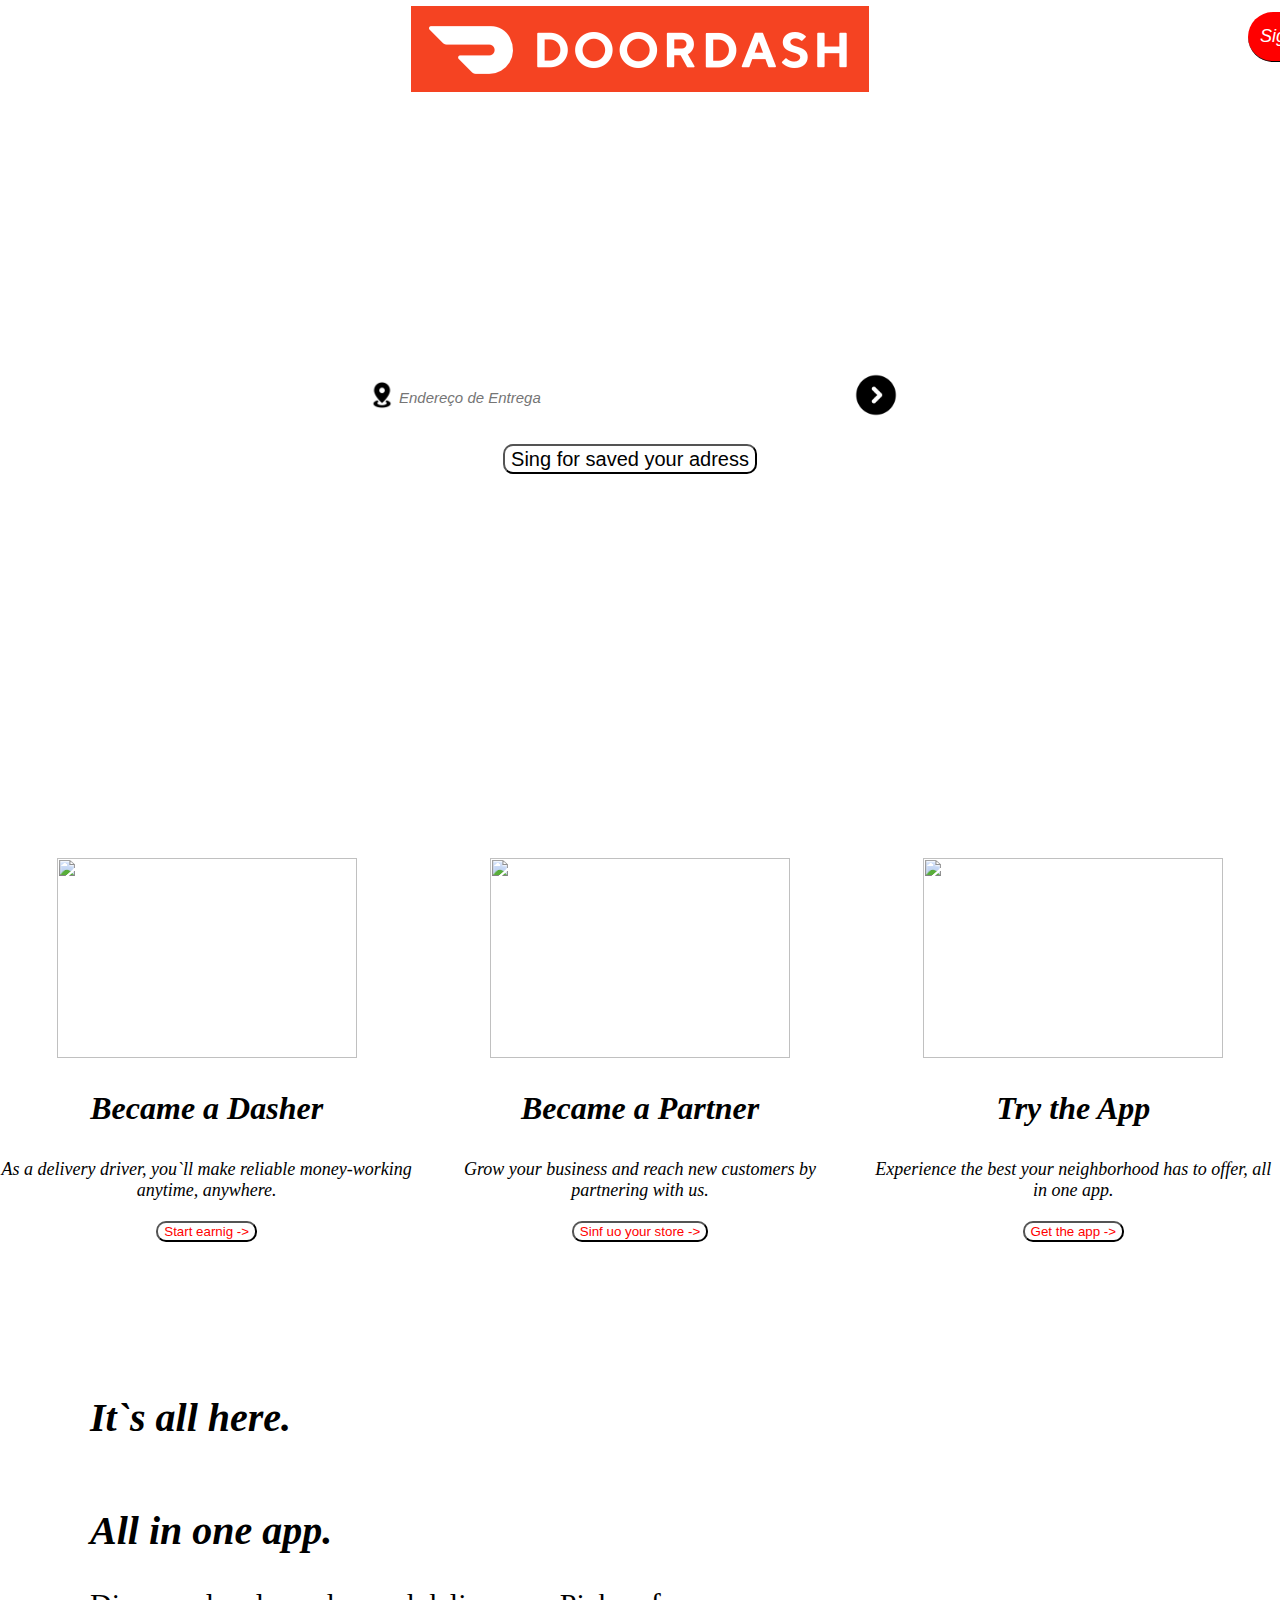
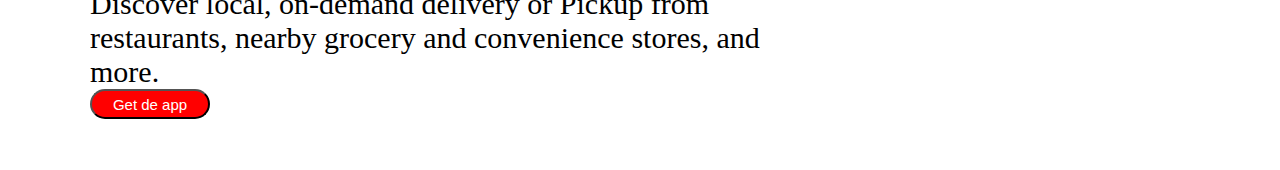
==== index.html @ 12e2a197 "Adicionando o Trabalho de criacao da landin page" ====
<!DOCTYPE html>
<html lang="pt-br">

<head>
    <meta charset="UTF-8">
    <meta name="viewport" content="width=device-width, initial-scale=1.0">
    <title>Trabalho Lading Page</title>
    <link rel="stylesheet" href="./style.css">
</head>

<body>
    <section class="container-hero">
        <div class="img-logo">
            <img src="./Imagens/logo2.png" alt="" class="logo-hero">
        </div>
        <div class="btn-onof">
            <div>
                <button class="btn-on">Sign In</button>
            </div>
            <div>
                <button class="btn-of">Sign Up</button>
            </div>
        </div>
        <div class="text-hero">
            <span class="texto-busca">Get more from your neighborhood</span>
        </div>
        <div class="input-hero">
            <input class="input-end" type="text" placeholder="Endereço de Entrega">
            <div>
                <img class="img-gps" src="./Imagens/gps.png" alt="">
            </div>
            <div>
                <img class="img-end" src="./Imagens/circulo-de-flecha.png" alt="">
            </div>
        </div>
        <div class="btn-adress">
            <button class="btn-saveadress">Sing for saved your adress</button>
        </div>
    </section>
    <section class="delivery-infos">
        <div class="infos-entrega">
            <img class="img-delivery" src="https://cdn.doordash.com/media/consumer/home/landing/new/ScootScoot.svg"
                alt="">
            <h3 class="h1-entrega">Became a Dasher</h3>
            <span class="desc-entrega">As a delivery driver, you`ll make reliable money-working anytime,
                anywhere.</span>
            <button class="btn-entrega">Start earnig -></button>
        </div>
        <div class="infos-entrega">
            <img class="img-delivery" src="https://cdn.doordash.com/media/consumer/home/landing/new/Storefront.svg"
                alt="">
            <h3 class="h1-entrega">Became a Partner</h3>
            <span class="desc-entrega">Grow your business and reach new customers by partnering with us.</span>
            <button class="btn-entrega">Sinf uo your store -></button>
        </div>
        <div class="infos-entrega">
            <img class="img-delivery" src="https://cdn.doordash.com/media/consumer/home/landing/new/iphone.svg" alt="">
            <h3 class="h1-entrega">Try the App</h3>
            <span class="desc-entrega">Experience the best your neighborhood has to offer, all in one app.</span>
            <button class="btn-entrega">Get the app -></button>
        </div>
    </section>
    <section class="banner01">
        <div class="info-banner">
            <h2 class="text-h2">It`s all here.</h2>
            <h2 class="text-h2">All in one app.</h2>
            <span class="span-banner1">Discover local, on-demand delivery or Pickup from restaurants, nearby grocery and
                convenience stores, and more.</span>
            <button class="btn-banner1">Get de app</button>
        </div>
        <div class="img-banner">
            <img class="img-banner1" src="https://img.cdn4dd.com/cdn-cgi/image/fit=cover,format=auto,quality=60/https://cdn.doordash.com/managed/consumer/seo/home/landing_cta/download_the_app_desktop.png"
                alt="">
        </div>
    </section>
</body>

</html>
---- style.css ----
body{
    width: 100%;
    min-height: 100vh;
    margin: 0;
    padding: 0;
}
.container-hero{
    width: 100%;
    height: 800px;
    background-image: url(https://img.cdn4dd.com/cdn-cgi/image/fit=cover,format=auto,quality=60/https://cdn.doordash.com/managed/consumer/seo/home/landing_oh_canada/hero_landing_us_desktop.png);
    background-size: cover;
    background-repeat: no-repeat;
    background-position-x: center;
    background-position-y: center;
    display: flex;
    flex-direction: column;
    justify-content: center;
    align-items: center;
    row-gap: 60px;
}

.input-hero{
    width: 100%;
    display: flex;
    flex-direction: row;
    justify-content: center;
    align-items: center;
    position: relative;
    bottom: 150px;
    left: 30px;
}

.input-end{
    width: 500px;
    height: 50px;
    border-style: none;
    border-radius: 32px;
    text-align: left;
    font-size: 15px;
    padding-left: 40px;
    font-style: italic;
}

.img-end{
    width: 50px;
    height: 50px;
    position: relative;
    right: 80px;
}

.img-gps{
    width: 30px;
    height: 30px;
    position: relative;
    right: 534px;
}

.texto-hero{
    width: 100%;
    display: flex;
    flex-direction: row;
    justify-content: center;
    align-items: center;
    
}

.texto-busca{
    color: white;
    text-align: center;
    font-size: 50px;
    position: relative;
    bottom: 150px;
}

.btn-onof{
    width: 20%;
    height: 60px;
    gap: 20px;
    display: flex;
    justify-content: end;
    position: relative;
    bottom: 270px;
    left: 660px;
}

.btn-on{
    color: white;
    background-color: red;
    border-style: none;
    border-bottom: 1px solid black;
    border-radius: 32px;
    width: 80px;
    height: 50px;
    text-align: center;
    font-size: 18px;
    font-style: italic;
}

.btn-of{
    color: black;
    background-color: white;
    border-style: none;
    border-bottom: 1px solid black;
    border-radius: 32px;
    width: 80px;
    height: 50px;
    font-size: 18px;
    font-style: italic;
}

.img-logo{
    width: 50%;
    display: flex;
    justify-content: center;
    position: relative;
    bottom: 130px;
    
}

.btn-adress{
    width: 30%;
    display: flex;
    justify-content: center;
}

.btn-saveadress{
    height: 30px;
    border-radius: 10px;
    background-color: white;
    font-size: 20px;
    position: relative;
    bottom: 190px;
    right: 10px;
}

.delivery-infos{
    width: 100%;
    height: 400px;
    display: flex;
    justify-content: center;
    gap: 20px;
    padding-top: 50px;
}

.infos-entrega{
    width: 100%;
    display: flex;
    flex-direction: column;
    justify-content: center;
    align-items: center;
}
.img-delivery{
    width: 300px;
    height: 200px;
}

.h1-entrega{
    font-size: 32px;
    font-style: italic;
}

.desc-entrega{
    font-size: 18px;
    font-style: italic;
    text-align: center;
    padding-bottom: 20px;
}

.btn-entrega{
    border-radius: 10px;
    background-color: white;
    color: red;
}

.banner01{
    width: 100%;
    height: 400px;
    display: flex;
    justify-content: center;
    align-items: center;
    gap: 10px;
    margin: 60px;

}

.info-banner{
    width: 50%;
    display: flex;
    flex-direction: column;
    justify-content: center;
    position: relative;
    left: 30px;
    top: 30px;
}

.img-banner{
    width: 50%;
    height: 300px;
}

.text-h2{
    font-size: 40px;
    font-style: italic;
}

.span-banner1{
    font-size: 30px;
    text-align: left;
    width: 700px;
}

.btn-banner1{
    width: 120px;
    height: 30px;
    background-color: red;
    color: white;
    border-radius: 50px;
    font-size: 15px;
}

.img-banner1{
    position: relative;
    right: 90px;
}
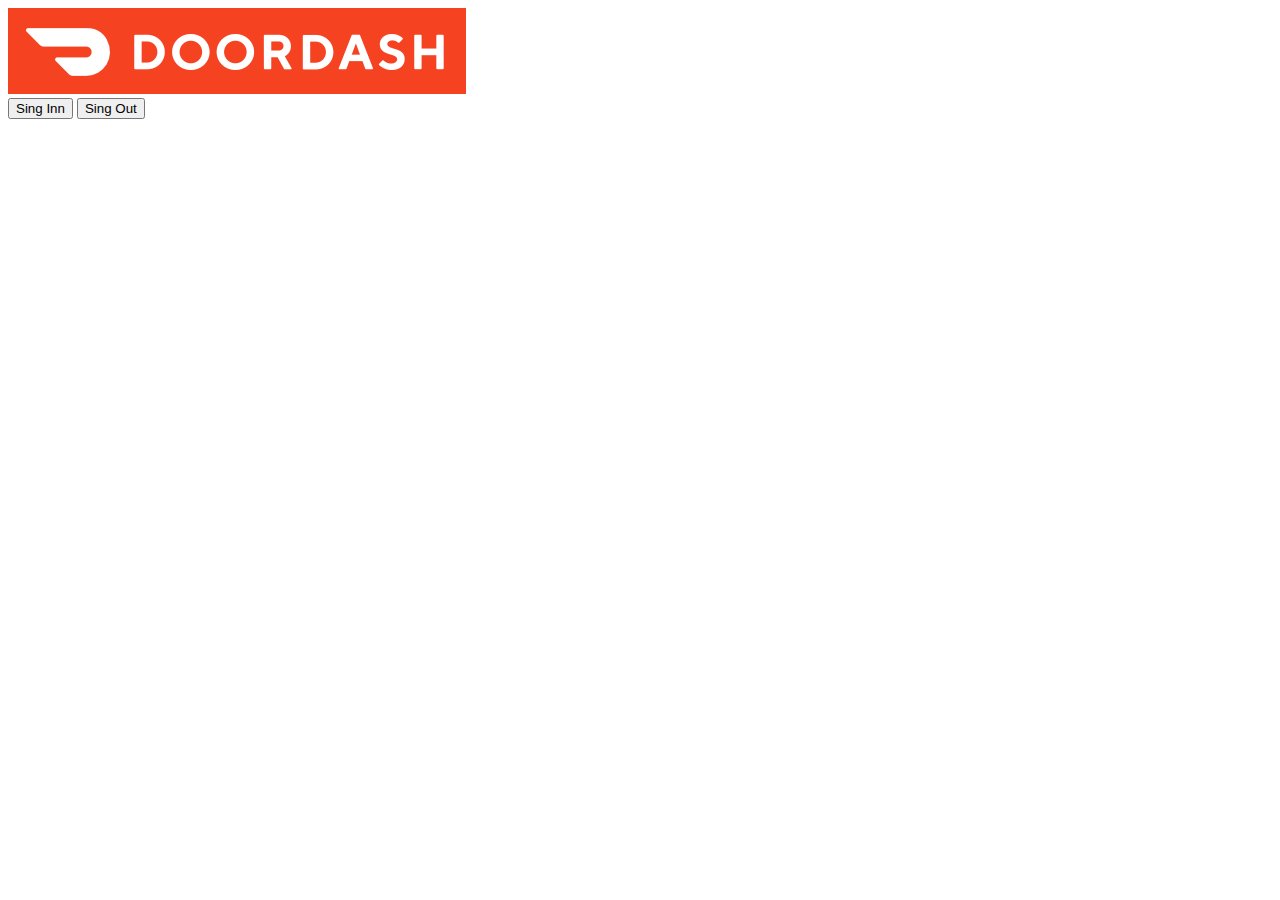
==== commit 811d208e: "Refazendo o trabalho" ====
--- a/index.html
+++ b/index.html
@@ -1,78 +1,21 @@
 <!DOCTYPE html>
 <html lang="pt-br">
-
 <head>
     <meta charset="UTF-8">
     <meta name="viewport" content="width=device-width, initial-scale=1.0">
-    <title>Trabalho Lading Page</title>
-    <link rel="stylesheet" href="./style.css">
+    <title>Trabalho Landing Page</title>
 </head>
-
 <body>
-    <section class="container-hero">
-        <div class="img-logo">
-            <img src="./Imagens/logo2.png" alt="" class="logo-hero">
-        </div>
-        <div class="btn-onof">
-            <div>
-                <button class="btn-on">Sign In</button>
+    <main class="Container">
+        <section class="hero">
+            <div class="header-hero">
+                <img src="./Imagens/logo2.png" alt="">
+                <div class="btn-onof">
+                    <button class="btn-in">Sing Inn</button>
+                    <button class="btn-out">Sing Out</button>
+                </div>
             </div>
-            <div>
-                <button class="btn-of">Sign Up</button>
-            </div>
-        </div>
-        <div class="text-hero">
-            <span class="texto-busca">Get more from your neighborhood</span>
-        </div>
-        <div class="input-hero">
-            <input class="input-end" type="text" placeholder="Endereço de Entrega">
-            <div>
-                <img class="img-gps" src="./Imagens/gps.png" alt="">
-            </div>
-            <div>
-                <img class="img-end" src="./Imagens/circulo-de-flecha.png" alt="">
-            </div>
-        </div>
-        <div class="btn-adress">
-            <button class="btn-saveadress">Sing for saved your adress</button>
-        </div>
-    </section>
-    <section class="delivery-infos">
-        <div class="infos-entrega">
-            <img class="img-delivery" src="https://cdn.doordash.com/media/consumer/home/landing/new/ScootScoot.svg"
-                alt="">
-            <h3 class="h1-entrega">Became a Dasher</h3>
-            <span class="desc-entrega">As a delivery driver, you`ll make reliable money-working anytime,
-                anywhere.</span>
-            <button class="btn-entrega">Start earnig -></button>
-        </div>
-        <div class="infos-entrega">
-            <img class="img-delivery" src="https://cdn.doordash.com/media/consumer/home/landing/new/Storefront.svg"
-                alt="">
-            <h3 class="h1-entrega">Became a Partner</h3>
-            <span class="desc-entrega">Grow your business and reach new customers by partnering with us.</span>
-            <button class="btn-entrega">Sinf uo your store -></button>
-        </div>
-        <div class="infos-entrega">
-            <img class="img-delivery" src="https://cdn.doordash.com/media/consumer/home/landing/new/iphone.svg" alt="">
-            <h3 class="h1-entrega">Try the App</h3>
-            <span class="desc-entrega">Experience the best your neighborhood has to offer, all in one app.</span>
-            <button class="btn-entrega">Get the app -></button>
-        </div>
-    </section>
-    <section class="banner01">
-        <div class="info-banner">
-            <h2 class="text-h2">It`s all here.</h2>
-            <h2 class="text-h2">All in one app.</h2>
-            <span class="span-banner1">Discover local, on-demand delivery or Pickup from restaurants, nearby grocery and
-                convenience stores, and more.</span>
-            <button class="btn-banner1">Get de app</button>
-        </div>
-        <div class="img-banner">
-            <img class="img-banner1" src="https://img.cdn4dd.com/cdn-cgi/image/fit=cover,format=auto,quality=60/https://cdn.doordash.com/managed/consumer/seo/home/landing_cta/download_the_app_desktop.png"
-                alt="">
-        </div>
-    </section>
+        </section>
+    </main>
 </body>
-
 </html>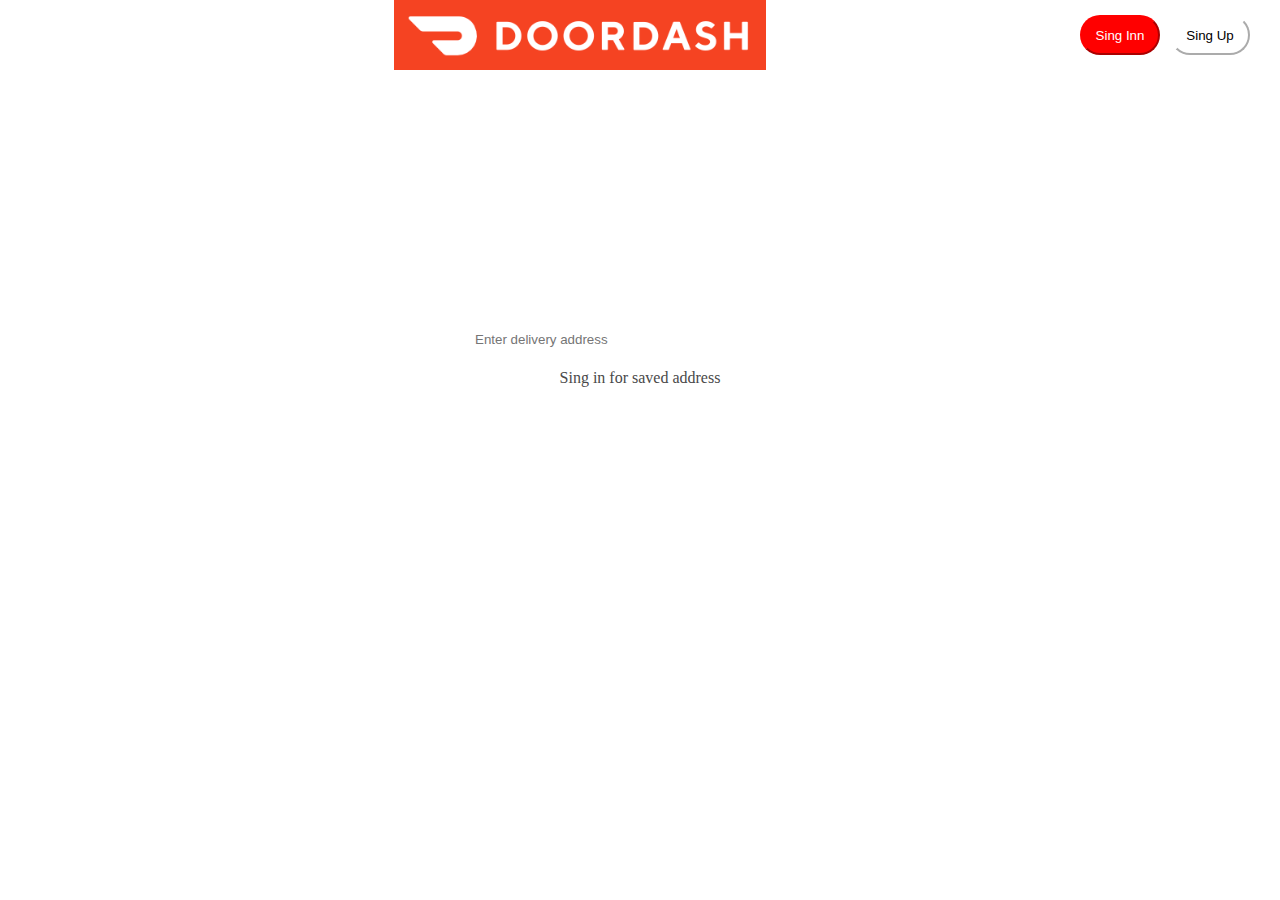
==== commit 767cbc5e: "Finalizacao do Hero" ====
--- a/index.html
+++ b/index.html
@@ -1,21 +1,33 @@
 <!DOCTYPE html>
 <html lang="pt-br">
+
 <head>
     <meta charset="UTF-8">
     <meta name="viewport" content="width=device-width, initial-scale=1.0">
     <title>Trabalho Landing Page</title>
+    <link rel="stylesheet" href="./style.css">
 </head>
+
 <body>
     <main class="Container">
         <section class="hero">
             <div class="header-hero">
-                <img src="./Imagens/logo2.png" alt="">
-                <div class="btn-onof">
+                <div class="img-header">
+                    <img class="img-hero" src="./Imagens/logo2.png" alt="">
+                </div>
+                <div class="btn-hero">
                     <button class="btn-in">Sing Inn</button>
-                    <button class="btn-out">Sing Out</button>
+                    <button class="btn-out">Sing Up</button>
                 </div>
+            </div>
+            <div class="infos-hero">
+                <h2 class="text-hero">Restourants and more, </h2>
+                <h2 class="text-hero">delivered to your door</h2>
+                <input class="input-hero" type="text" placeholder="Enter delivery address">
+                <a class="link-hero" href="">Sing in for saved address</a>
             </div>
         </section>
     </main>
 </body>
+
 </html>--- a/style.css
+++ b/style.css
@@ -0,0 +1,123 @@
+*{
+    margin: 0;
+    padding: 0;
+    box-sizing: border-box;
+}
+
+body{
+    min-height: 100vh;
+}
+
+.container{
+    max-width: 100%;
+    display: flex;
+}
+
+.hero{
+    max-width: 100%;
+    height: 600px;
+    background-image: url(https://img.cdn4dd.com/cdn-cgi/image/fit=cover,format=auto,quality=60/https://cdn.doordash.com/managed/consumer/seo/home/landing_oh_canada/hero_landing_us_desktop.png);
+    background-size: cover;
+    background-repeat: no-repeat;
+    background-position-x: center;
+    background-position-y: center;
+    display: flex;
+    flex-direction: column;
+    gap: 100px;
+}
+
+.header-hero{
+    width: 100%;
+    height: 100px;
+    display: flex;
+    justify-content: space-between;
+    align-items: stretch;
+}
+
+.img-header{
+    width: 63%;
+    display: flex;
+    justify-content: end;
+    padding-right: 40px;
+}
+
+.btn-hero{
+    width: 20%;
+    display: flex;
+    justify-content: end;
+    align-items: center;
+    gap: 10px;
+    padding-right: 30px;
+    padding-bottom: 30px;
+}
+
+.btn-in{
+    width: 80px;
+    height: 40px;
+    border-radius: 24px;
+    background-color: red;
+    border-color: red;
+    color: white;
+}
+
+.btn-out{
+    width: 80px;
+    height: 40px;
+    border-radius: 24px;
+    background-color: white;
+    border-color: white;
+    color: black;
+}
+
+.img-hero{
+    height: 70px;
+}
+
+.infos-hero{
+    max-height: 100vh;
+    display: flex;
+    flex-direction: column;
+    justify-content: center;
+    align-items: center;
+    gap: 15px;
+}
+
+.text-hero{
+    font-size: 40px;
+    color: white;
+}
+
+.input-hero{
+    width: 350px;
+    height: 30px;
+    border-radius: 34px;
+    padding-left: 10px;
+    border-style: none;
+}
+
+.link-hero{
+    width: 200px;
+    -webkit-box-align: center;
+    align-items: center;
+    -webkit-box-pack: start;
+    justify-content: flex-start;
+    border-top-left-radius: 24px;
+    border-top-right-radius: 24px;
+    border-bottom-right-radius: 24px;
+    border-bottom-left-radius: 24px;
+    border-top-style: none;
+    border-right-style: none;
+    border-bottom-style: none;
+    border-left-style: none;
+    cursor: pointer;
+    transition-duration: 0.15s, 0.15s;
+    transition-timing-function: ease-in-out, ease-in-out;
+    transition-delay: 0s, 0s;
+    transition-property: background-color, box-shadow;
+    -webkit-user-select: none;
+    text-decoration-line: none;
+    text-align: center;
+    background-color: rgb(255, 255, 255);
+    box-shadow: transparent 0px 0px 0px 1px inset;
+    color: rgb(73, 73, 73);
+}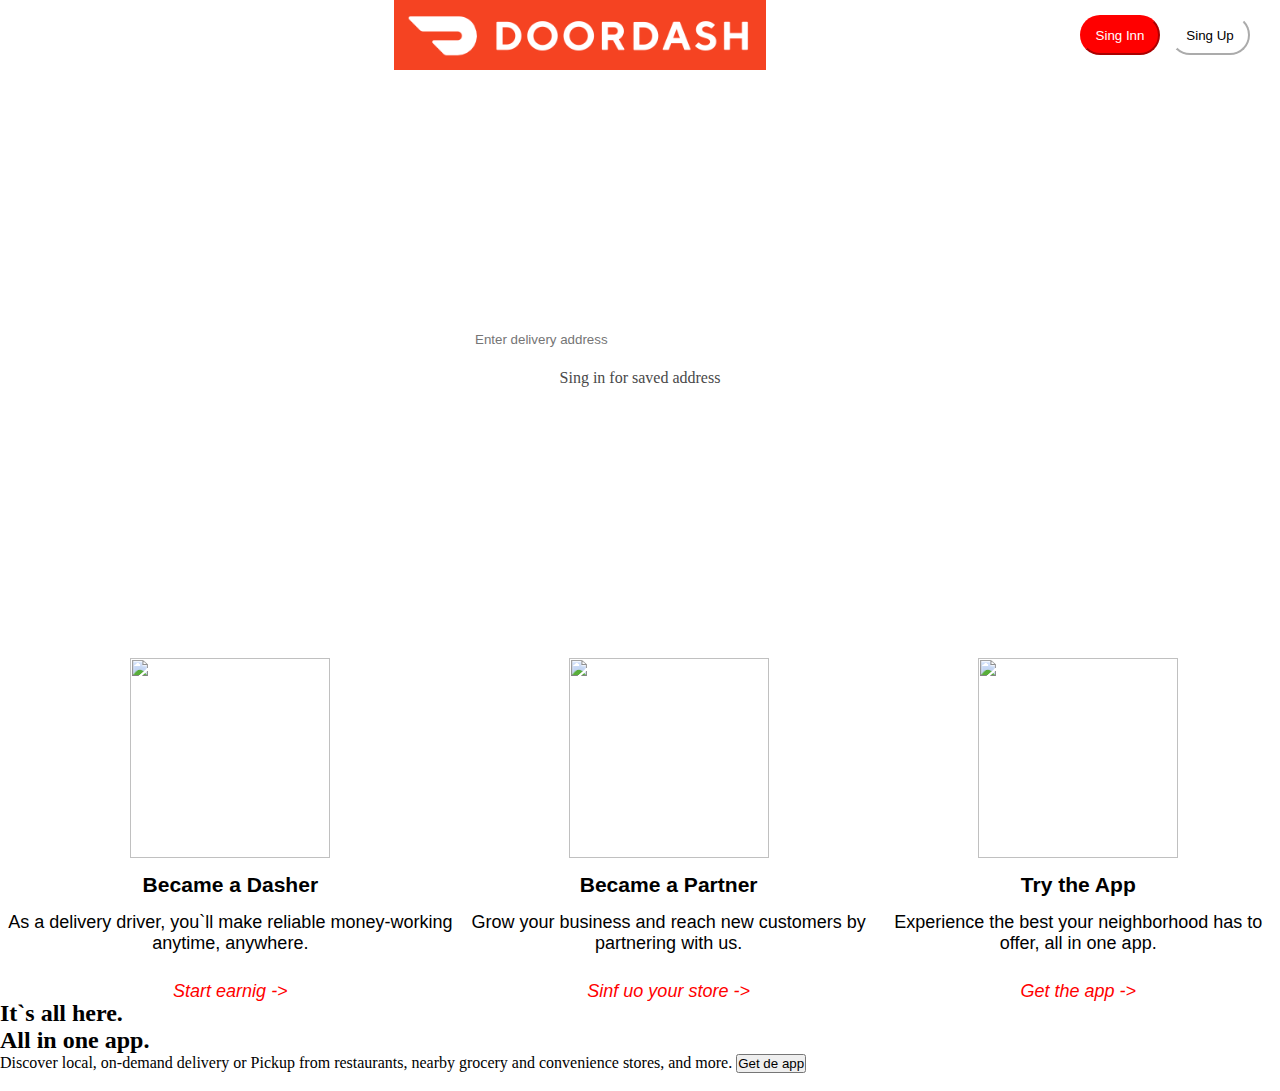
==== commit 55b6d544: "Finalizando as Infos de entrega e iniciando os banners" ====
--- a/index.html
+++ b/index.html
@@ -27,6 +27,45 @@
                 <a class="link-hero" href="">Sing in for saved address</a>
             </div>
         </section>
+        <section class="delivary">
+            <div class="entrega">
+                <img class="img-delivery" src="https://cdn.doordash.com/media/consumer/home/landing/new/ScootScoot.svg"
+                    alt="">
+                <h3 class="h1-entrega">Became a Dasher</h3>
+                <span class="desc-entrega">As a delivery driver, you`ll make reliable money-working anytime,
+                    anywhere.</span>
+                <button class="btn-entrega">Start earnig -></button>
+            </div>
+            <div class="entrega">
+                <img class="img-delivery" src="https://cdn.doordash.com/media/consumer/home/landing/new/Storefront.svg"
+                    alt="">
+                <h3 class="h1-entrega">Became a Partner</h3>
+                <span class="desc-entrega">Grow your business and reach new customers by partnering with us.</span>
+                <button class="btn-entrega">Sinf uo your store -></button>
+            </div>
+            <div class="entrega">
+                <img class="img-delivery" src="https://cdn.doordash.com/media/consumer/home/landing/new/iphone.svg"
+                    alt="">
+                <h3 class="h1-entrega">Try the App</h3>
+                <span class="desc-entrega">Experience the best your neighborhood has to offer, all in one app.</span>
+                <button class="btn-entrega">Get the app -></button>
+            </div>
+        </section>
+        <section class="banner01">
+            <div class="info-banner">
+                <h2 class="text-h2">It`s all here.</h2>
+                <h2 class="text-h2">All in one app.</h2>
+                <span class="span-banner1">Discover local, on-demand delivery or Pickup from restaurants, nearby grocery
+                    and
+                    convenience stores, and more.</span>
+                <button class="btn-banner1">Get de app</button>
+            </div>
+            <div class="img-banner">
+                <img class="img-banner1"
+                    src="https://img.cdn4dd.com/cdn-cgi/image/fit=cover,format=auto,quality=60/https://cdn.doordash.com/managed/consumer/seo/home/landing_cta/download_the_app_desktop.png"
+                    alt="">
+            </div>
+        </section>
     </main>
 </body>
 
--- a/style.css
+++ b/style.css
@@ -120,4 +120,56 @@
     background-color: rgb(255, 255, 255);
     box-shadow: transparent 0px 0px 0px 1px inset;
     color: rgb(73, 73, 73);
+}
+
+.delivary{
+    width: 100%;
+    height: 400px;
+    display: flex;
+    justify-content: center;
+    align-items: center;
+    padding-top: 60px;
+}
+
+.entrega {
+    max-height: 100%;
+    display: flex;
+    flex-direction: column;
+    justify-content: center;
+    align-items: center;
+    gap: 15px;
+}
+
+.img-delivery{
+    width: 200px;
+    height: 200px;
+}
+
+.entrega{
+    display: flex;
+    align-items: center;
+    text-align: center;
+    font-size: 18px;
+    font-family: DD-TTNorms, -apple-system, BlinkMacSystemFont, "Segoe UI", Roboto, Helvetica, Arial, sans-serif, "Apple Color Emoji", "Segoe UI Emoji", "Segoe UI Symbol";
+}
+
+.btn-entrega {
+    font-size: 18px;
+    color: red;
+    font-style: oblique;
+    border-top-width: 0px;
+    border-right-width: 0px;
+    border-bottom-width: 0px;
+    border-left-width: 0px;
+    padding-top: 0px;
+    margin-top: 12px;
+    margin-right: 0px;
+    margin-bottom: 0px;
+    margin-left: 0px;
+    outline-width: 0px;
+    cursor: pointer;
+    background-color: transparent;
+    display: flex;
+    -webkit-box-align: center;
+    align-items: center;
 }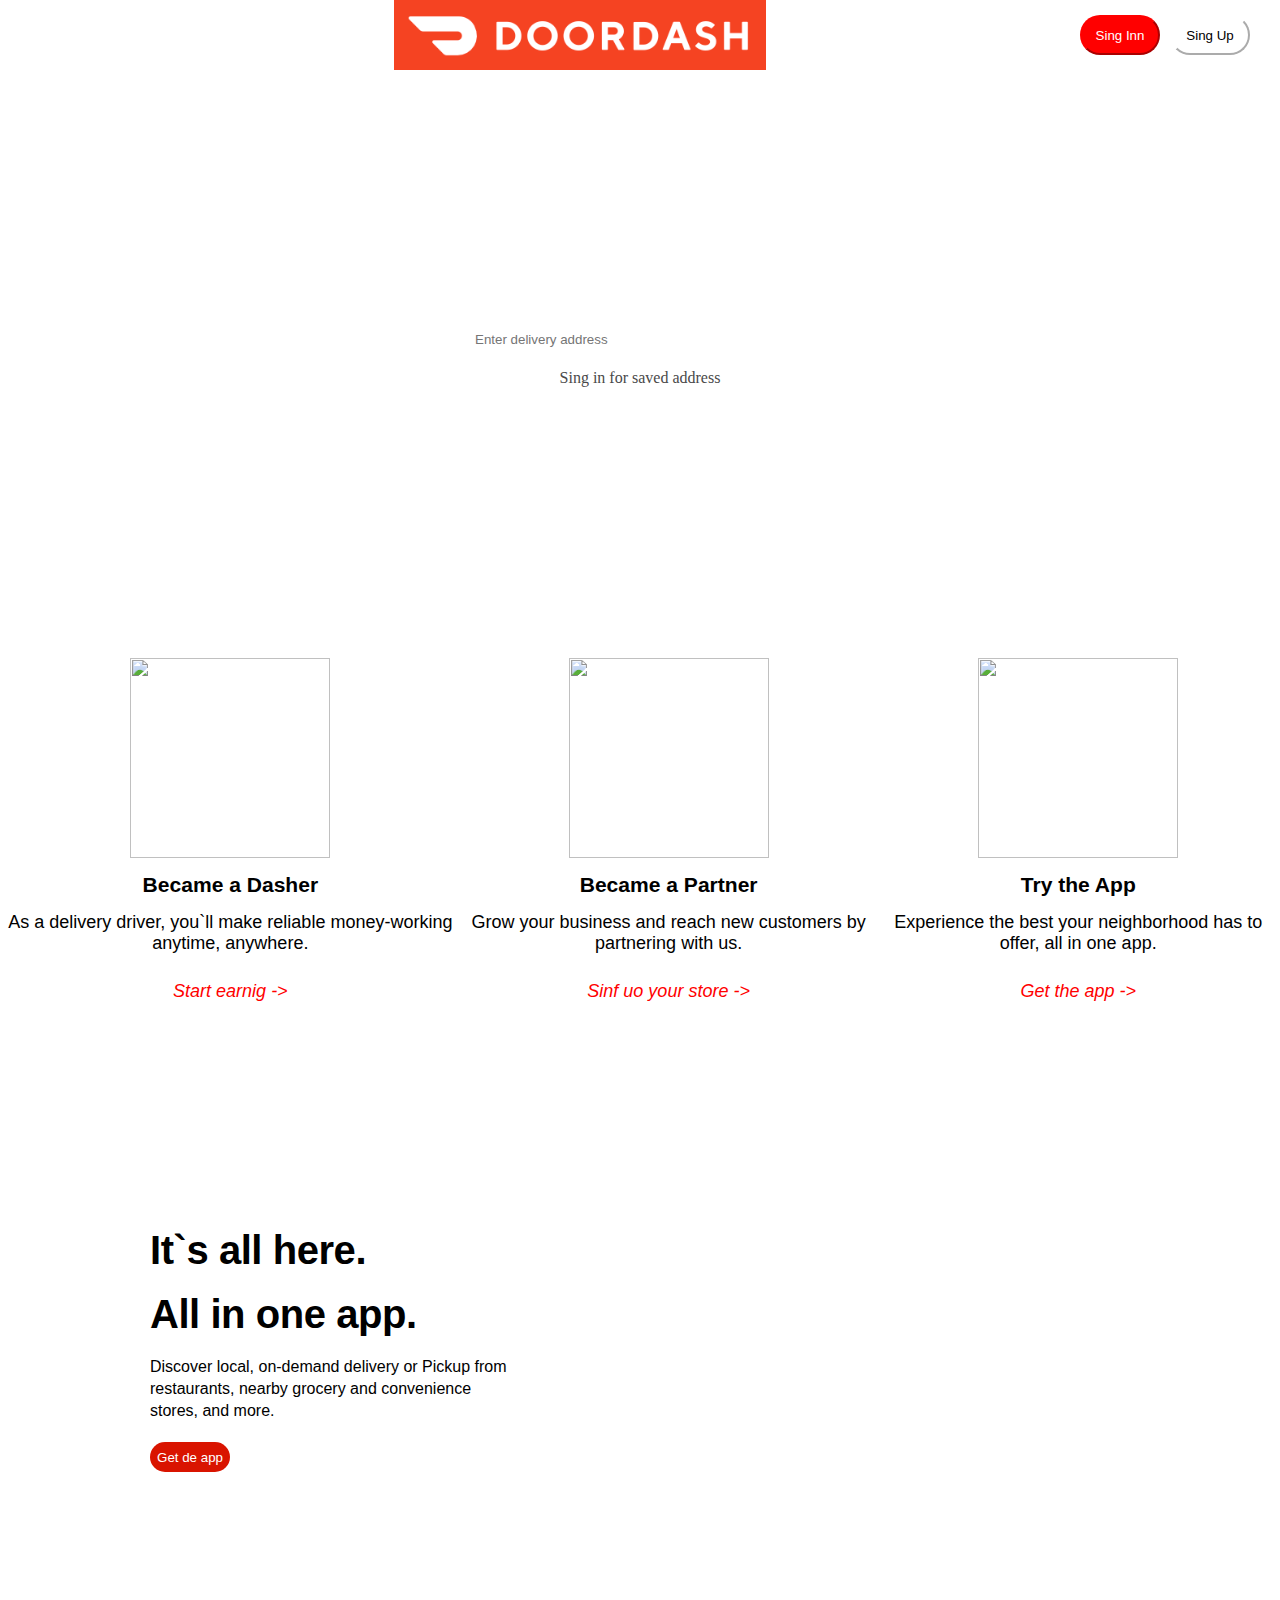
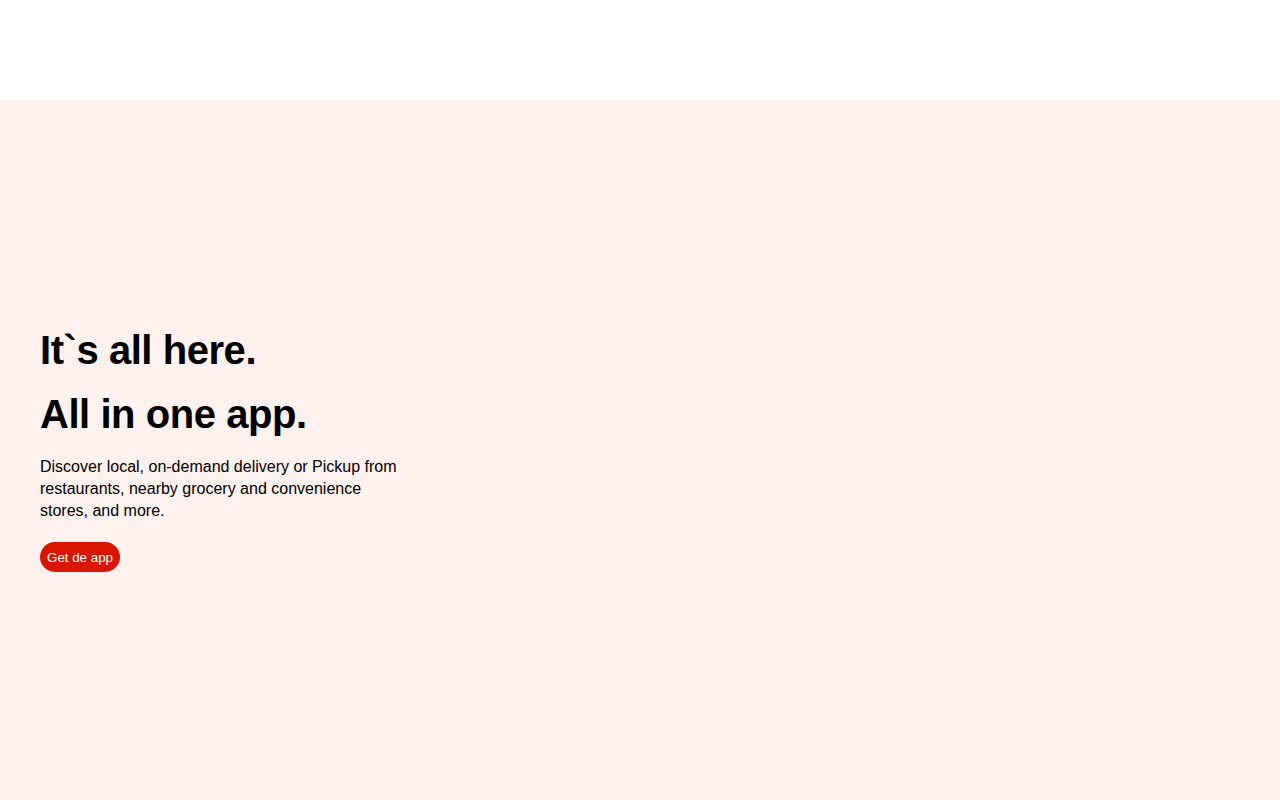
==== commit 446a7374: "Finalizado banner 02" ====
--- a/index.html
+++ b/index.html
@@ -66,6 +66,20 @@
                     alt="">
             </div>
         </section>
+        <section class="banner02">
+            <div class="img-banner">
+                <img src="https://img.cdn4dd.com/cdn-cgi/image/fit=cover,format=auto,quality=60/https://cdn.doordash.com/managed/consumer/seo/home/landing_cta/dashpass_desktop.png"
+                    alt="">
+            </div>
+            <div class="info-banner2">
+                <h2 class="text-h2">It`s all here.</h2>
+                <h2 class="text-h2">All in one app.</h2>
+                <span class="span-banner1">Discover local, on-demand delivery or Pickup from restaurants, nearby grocery
+                    and
+                    convenience stores, and more.</span>
+                <button class="btn-banner1">Get de app</button>
+            </div>
+        </section>
     </main>
 </body>
 
--- a/style.css
+++ b/style.css
@@ -1,19 +1,19 @@
-*{
+* {
     margin: 0;
     padding: 0;
     box-sizing: border-box;
 }
 
-body{
+body {
     min-height: 100vh;
 }
 
-.container{
+.container {
     max-width: 100%;
     display: flex;
 }
 
-.hero{
+.hero {
     max-width: 100%;
     height: 600px;
     background-image: url(https://img.cdn4dd.com/cdn-cgi/image/fit=cover,format=auto,quality=60/https://cdn.doordash.com/managed/consumer/seo/home/landing_oh_canada/hero_landing_us_desktop.png);
@@ -26,7 +26,7 @@
     gap: 100px;
 }
 
-.header-hero{
+.header-hero {
     width: 100%;
     height: 100px;
     display: flex;
@@ -34,14 +34,14 @@
     align-items: stretch;
 }
 
-.img-header{
+.img-header {
     width: 63%;
     display: flex;
     justify-content: end;
     padding-right: 40px;
 }
 
-.btn-hero{
+.btn-hero {
     width: 20%;
     display: flex;
     justify-content: end;
@@ -51,7 +51,7 @@
     padding-bottom: 30px;
 }
 
-.btn-in{
+.btn-in {
     width: 80px;
     height: 40px;
     border-radius: 24px;
@@ -60,7 +60,7 @@
     color: white;
 }
 
-.btn-out{
+.btn-out {
     width: 80px;
     height: 40px;
     border-radius: 24px;
@@ -69,11 +69,11 @@
     color: black;
 }
 
-.img-hero{
+.img-hero {
     height: 70px;
 }
 
-.infos-hero{
+.infos-hero {
     max-height: 100vh;
     display: flex;
     flex-direction: column;
@@ -82,12 +82,12 @@
     gap: 15px;
 }
 
-.text-hero{
+.text-hero {
     font-size: 40px;
     color: white;
 }
 
-.input-hero{
+.input-hero {
     width: 350px;
     height: 30px;
     border-radius: 34px;
@@ -95,7 +95,7 @@
     border-style: none;
 }
 
-.link-hero{
+.link-hero {
     width: 200px;
     -webkit-box-align: center;
     align-items: center;
@@ -122,7 +122,7 @@
     color: rgb(73, 73, 73);
 }
 
-.delivary{
+.delivary {
     width: 100%;
     height: 400px;
     display: flex;
@@ -140,12 +140,12 @@
     gap: 15px;
 }
 
-.img-delivery{
+.img-delivery {
     width: 200px;
     height: 200px;
 }
 
-.entrega{
+.entrega {
     display: flex;
     align-items: center;
     text-align: center;
@@ -172,4 +172,77 @@
     display: flex;
     -webkit-box-align: center;
     align-items: center;
-}+}
+
+.banner01 {
+    width: 100%;
+    height: 700px;
+    display: flex;
+    align-items: center;
+    gap: 40px;
+}
+
+.info-banner {
+    width: 40%;
+    height: 100%;
+    display: flex;
+    flex-direction: column;
+    justify-content: center;
+    align-items: start;
+    gap: 20px;
+    padding-left: 150px;
+}
+
+.text-h2 {
+    line-height: 44px;
+    font-size: 40px;
+    font-weight: 700;
+    letter-spacing: -0.02ch;
+    font-family: DD-TTNorms, -apple-system, BlinkMacSystemFont, "Segoe UI", Roboto, Helvetica, Arial, sans-serif, "Apple Color Emoji", "Segoe UI Emoji", "Segoe UI Symbol";
+}
+
+.span-banner1{
+    line-height: 22px;
+    font-size: 16px;
+    font-weight: 500;
+    text-align: left;
+    font-family: DD-TTNorms, -apple-system, BlinkMacSystemFont, "Segoe UI", Roboto, Helvetica, Arial, sans-serif, "Apple Color Emoji", "Segoe UI Emoji", "Segoe UI Symbol";
+}
+
+.btn-banner1{
+    width: 80px;
+    height: 30px;
+    background-color: rgb(217, 20, 0);
+    box-shadow: transparent 0px 0px 0px 1px inset;
+    color: rgb(255, 255, 255);
+    justify-content: flex-start;
+    border-top-left-radius: 24px;
+    border-top-right-radius: 24px;
+    border-bottom-right-radius: 24px;
+    border-bottom-left-radius: 24px;
+    border-top-style: none;
+    border-right-style: none;
+    border-bottom-style: none;
+    border-left-style: none;
+}
+
+.banner02 {
+    width: 100%;
+    height: 700px;
+    display: flex;
+    align-items: center;
+    gap: 40px;
+    background-color: rgb(254, 241, 238);
+}
+
+.info-banner2{
+    width: 40%;
+    height: 100%;
+    display: flex;
+    flex-direction: column;
+    justify-content: center;
+    align-items: start;
+    gap: 20px;
+    padding-right: 150px;
+}
+
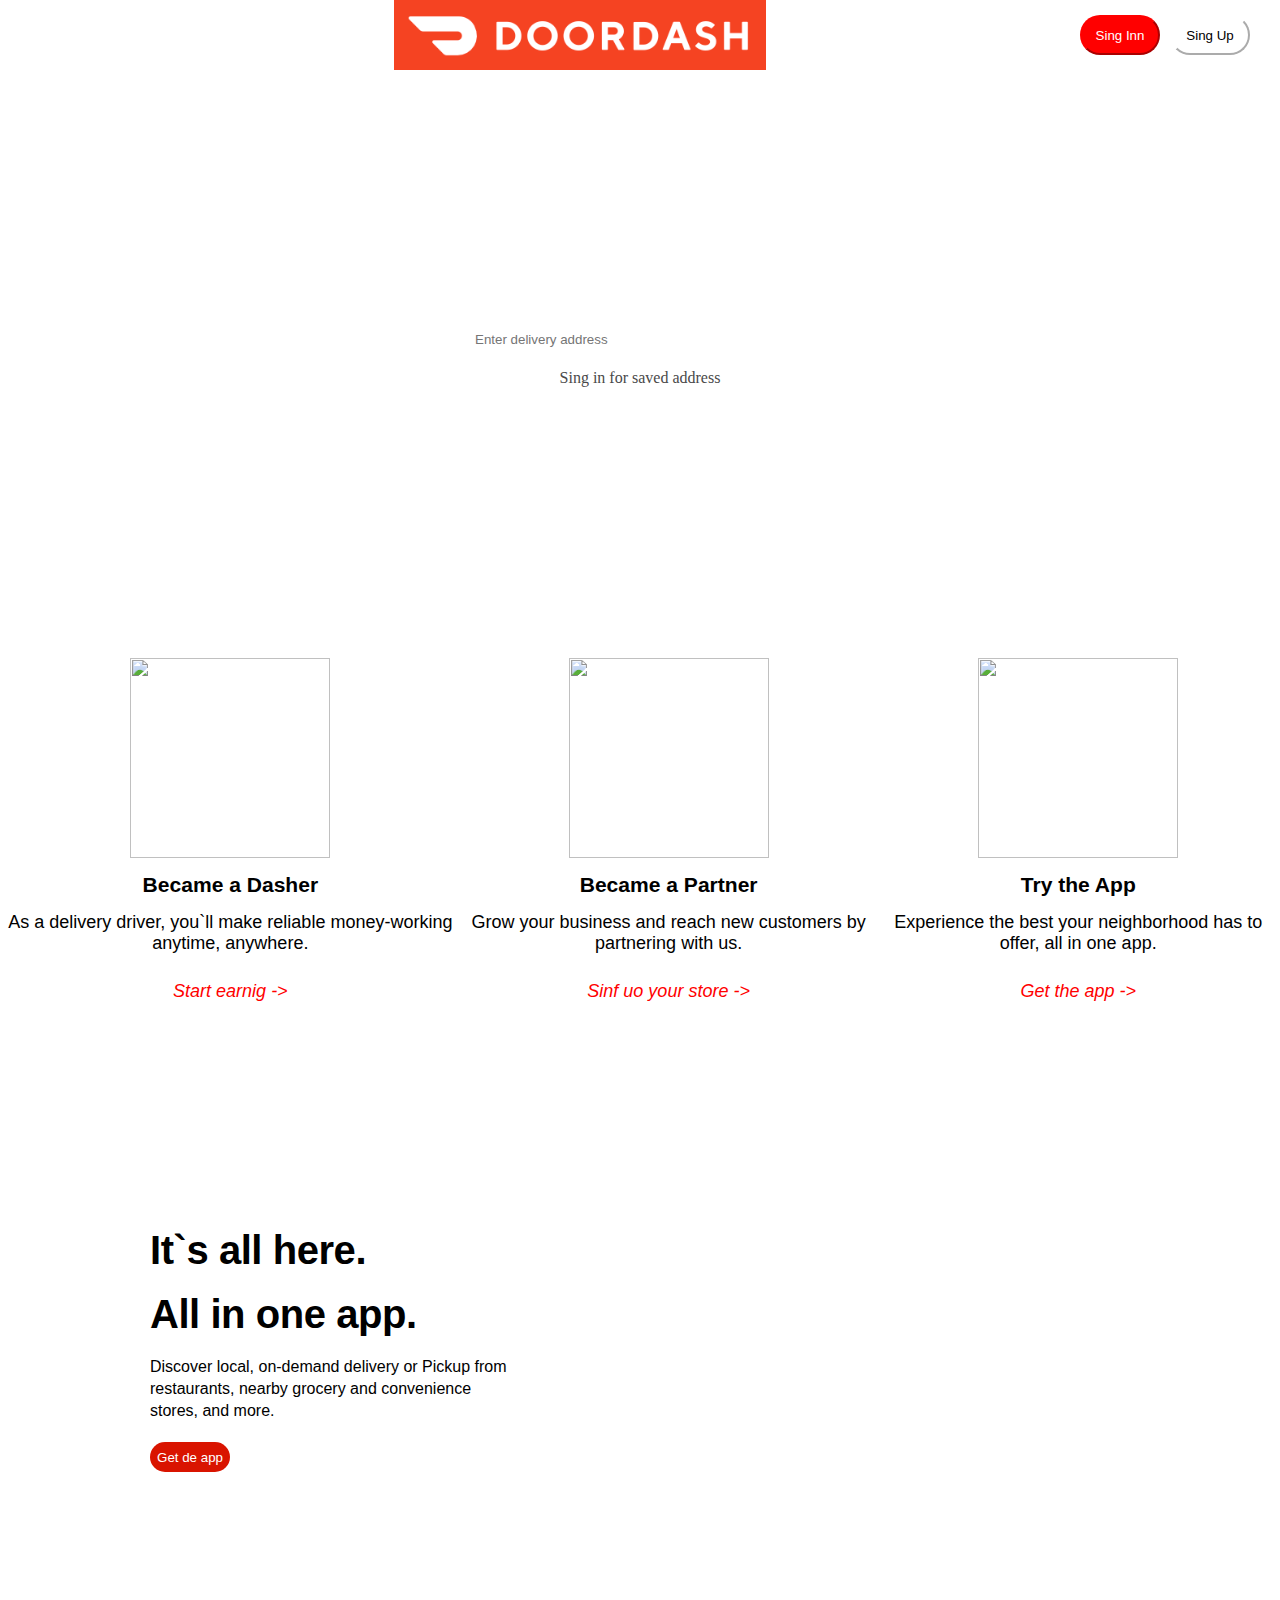
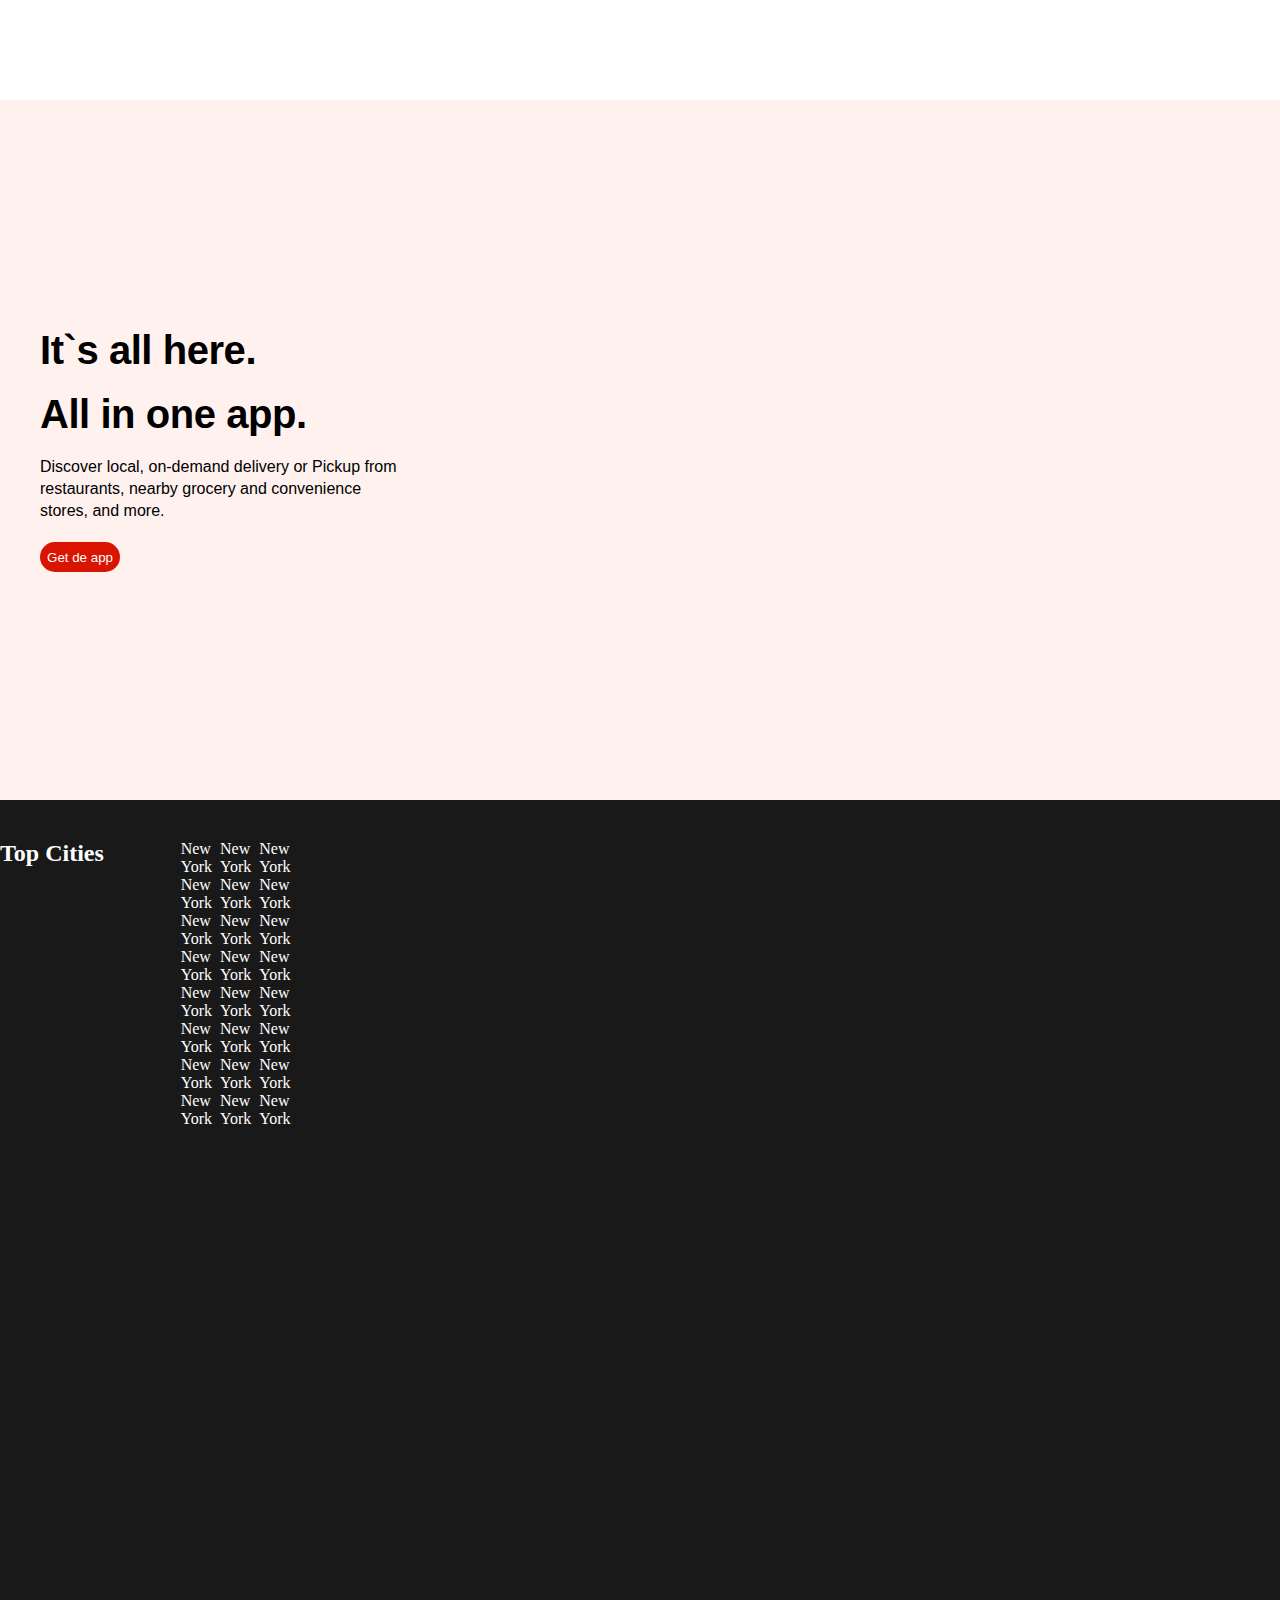
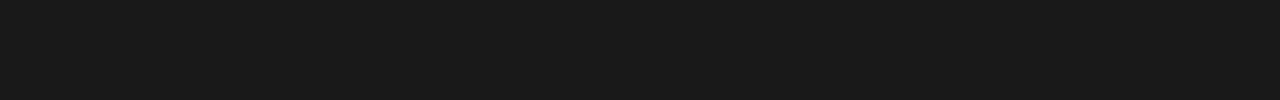
==== commit 797144b7: "Iniciando o Footer" ====
--- a/index.html
+++ b/index.html
@@ -80,6 +80,41 @@
                 <button class="btn-banner1">Get de app</button>
             </div>
         </section>
+        <footer>
+            <div class="infos1">
+                <h2 class="text-footer">Top Cities</h2>
+                <div class="info1-footer">
+                    <span>New York</span>
+                    <span>New York</span>
+                    <span>New York</span>
+                    <span>New York</span>
+                    <span>New York</span>
+                    <span>New York</span>
+                    <span>New York</span>
+                    <span>New York</span>
+                </div>
+                <div class="info2-footer">
+                    <span>New York</span>
+                    <span>New York</span>
+                    <span>New York</span>
+                    <span>New York</span>
+                    <span>New York</span>
+                    <span>New York</span>
+                    <span>New York</span>
+                    <span>New York</span>
+                </div>
+                <div class="info3-footer">
+                    <span>New York</span>
+                    <span>New York</span>
+                    <span>New York</span>
+                    <span>New York</span>
+                    <span>New York</span>
+                    <span>New York</span>
+                    <span>New York</span>
+                    <span>New York</span>
+                </div>
+            </div>
+        </footer>
     </main>
 </body>
 
--- a/style.css
+++ b/style.css
@@ -246,3 +246,42 @@
     padding-right: 150px;
 }
 
+footer{
+  width: 100%;
+  height: 900px;
+  background-color: rgb(25, 25, 25);
+  display: flex;
+  justify-content: start;
+  padding-top: 40px;
+}
+
+.infos1{
+    display: flex;
+    justify-content: end;
+}
+
+.text-footer{
+    width: 100%;
+    color: white;
+    display: flex;
+    flex-direction: column;
+
+}
+
+.info1-footer{
+    color: white;
+    display: flex;
+    flex-direction: column;
+}
+
+.info2-footer{
+    color: white;
+    display: flex;
+    flex-direction: column;
+}
+
+.info3-footer{
+    color: white;
+    display: flex;
+    flex-direction: column;
+}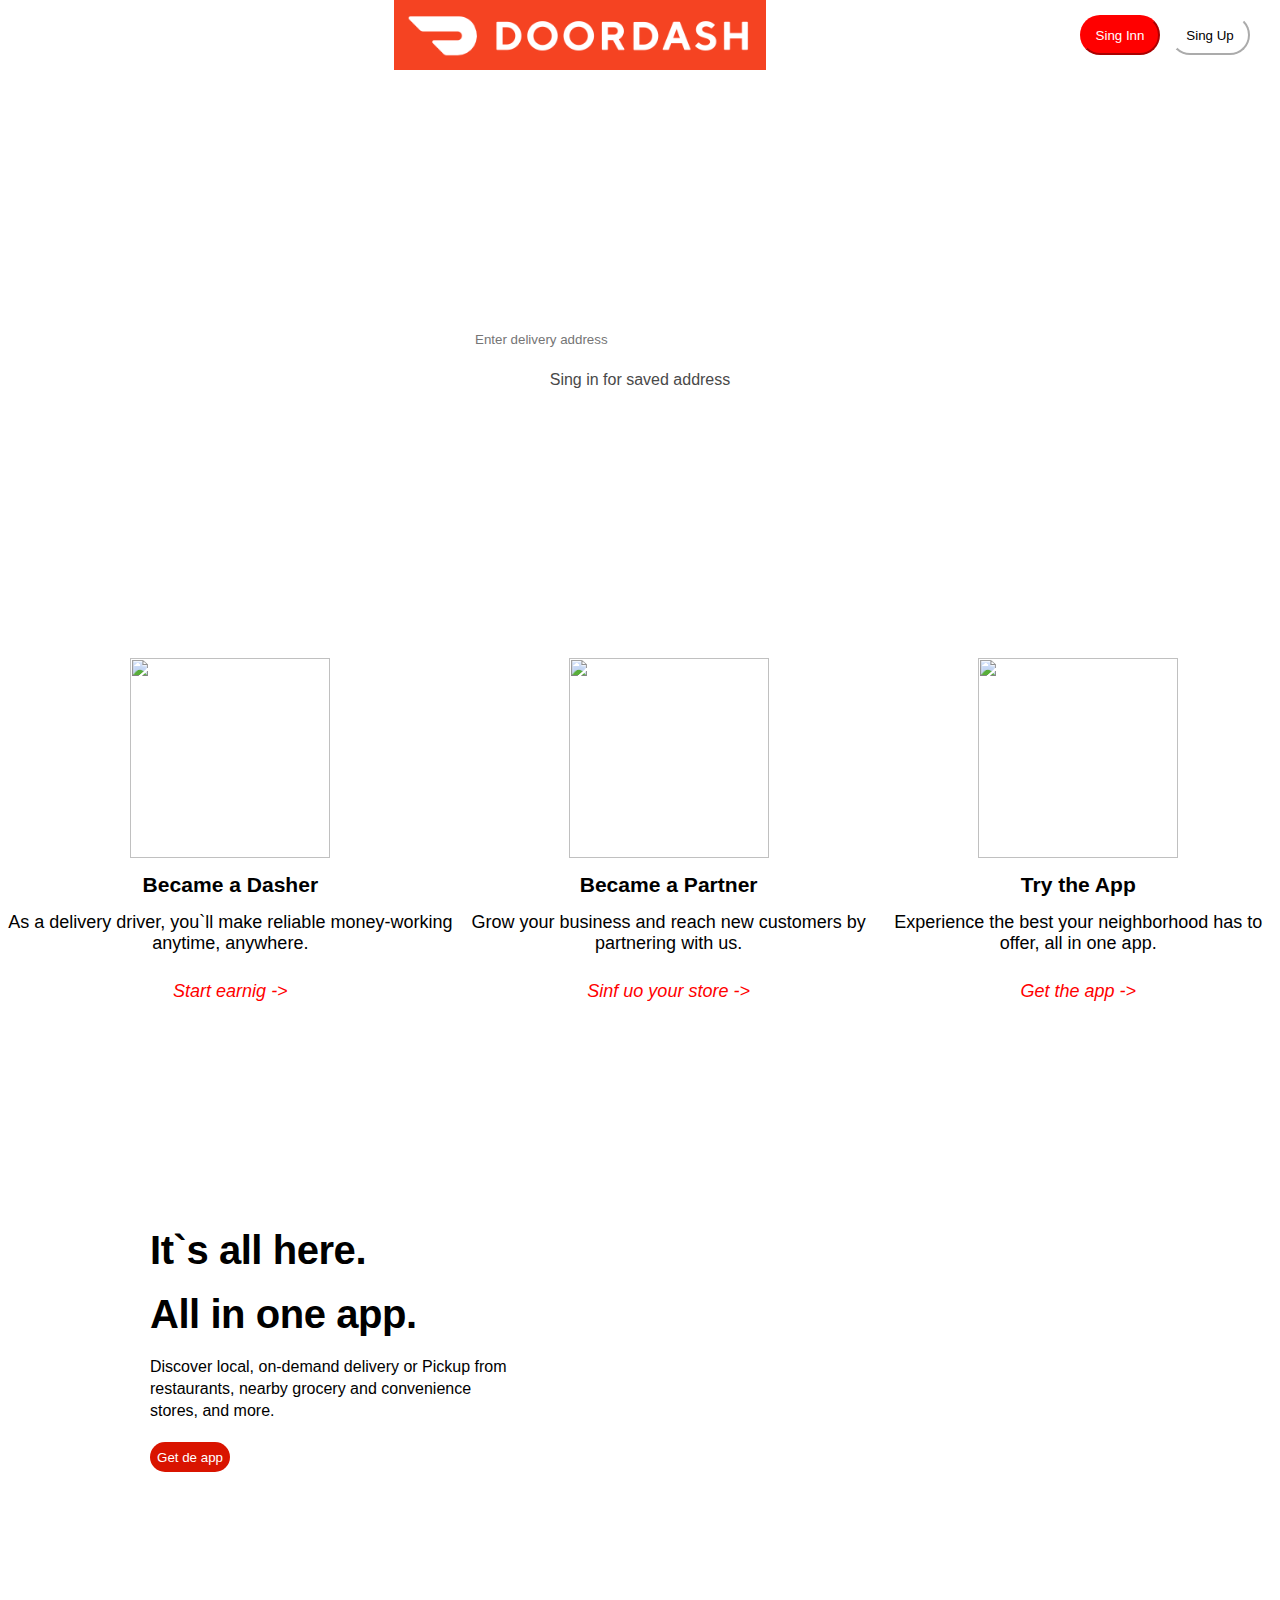
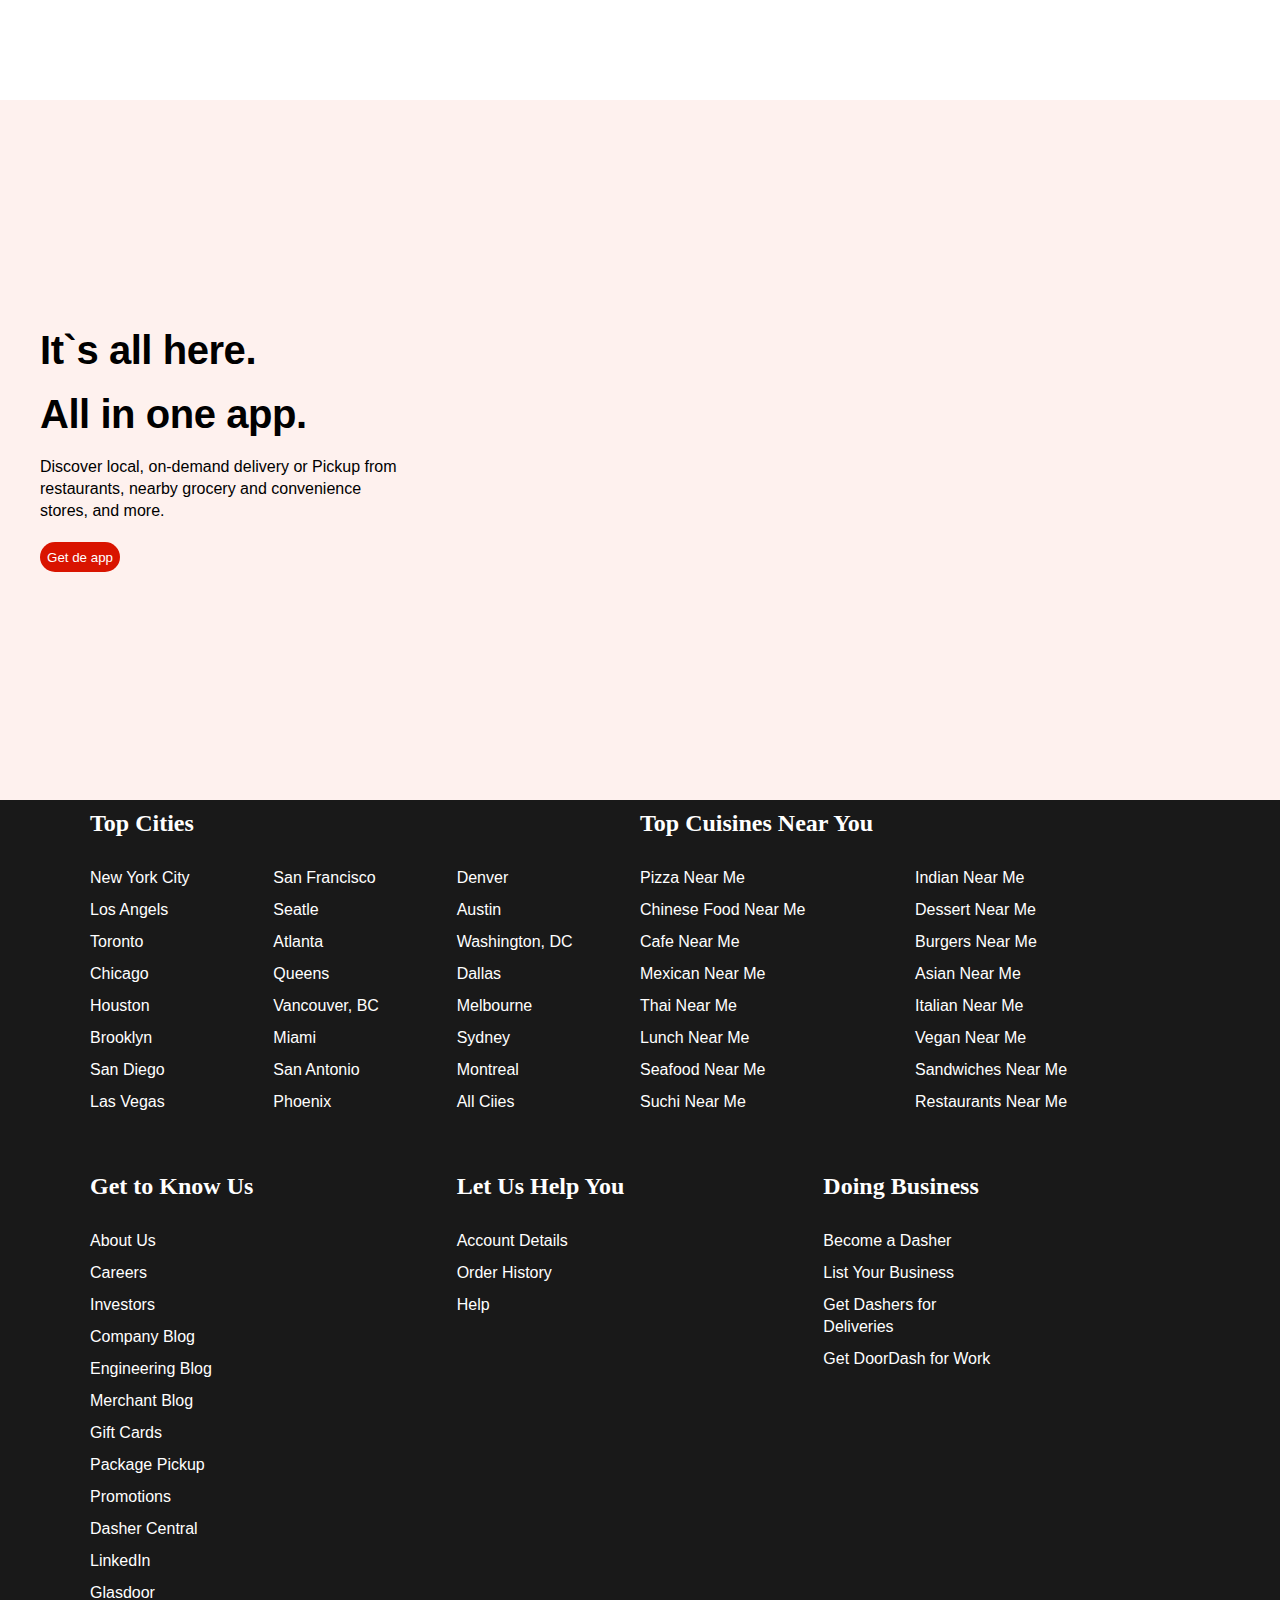
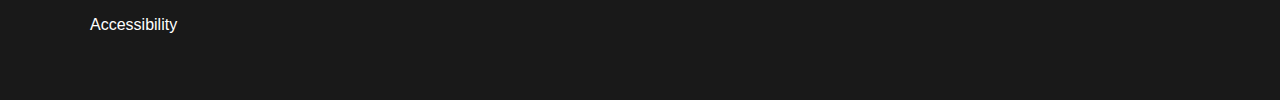
==== commit 16de4acf: "Finalizando o FOOTER e o Site" ====
--- a/index.html
+++ b/index.html
@@ -80,41 +80,119 @@
                 <button class="btn-banner1">Get de app</button>
             </div>
         </section>
-        <footer>
-            <div class="infos1">
-                <h2 class="text-footer">Top Cities</h2>
-                <div class="info1-footer">
-                    <span>New York</span>
-                    <span>New York</span>
-                    <span>New York</span>
-                    <span>New York</span>
-                    <span>New York</span>
-                    <span>New York</span>
-                    <span>New York</span>
-                    <span>New York</span>
+        <section class="container-footer">
+            <footer class="link-footer">
+                <div class="infos-footer">
+                    <div class="cities">
+                        <h2>Top Cities</h2>
+                        <div class="link-cities">
+                            <div class="info-cities">
+                                <a href="">New York City</a>
+                                <a href="">Los Angels</a>
+                                <a href="">Toronto</a>
+                                <a href="">Chicago</a>
+                                <a href="">Houston</a>
+                                <a href="">Brooklyn</a>
+                                <a href="">San Diego</a>
+                                <a href="">Las Vegas</a>
+                            </div>
+                            <div class="info-cities">
+                                <a href="">San Francisco</a>
+                                <a href="">Seatle</a>
+                                <a href="">Atlanta</a>
+                                <a href="">Queens</a>
+                                <a href="">Vancouver, BC</a>
+                                <a href="">Miami</a>
+                                <a href="">San Antonio</a>
+                                <a href="">Phoenix</a>
+                            </div>
+                            <div class="info-cities">
+                                <a href="">Denver</a>
+                                <a href="">Austin</a>
+                                <a href="">Washington, DC</a>
+                                <a href="">Dallas</a>
+                                <a href="">Melbourne</a>
+                                <a href="">Sydney</a>
+                                <a href="">Montreal</a>
+                                <a href="">All Ciies</a>
+                            </div>
+                        </div>
+                        <div class="link-cities"></div>
+                    </div>
+                    <div class="cities">
+                        <h2>Top Cuisines Near You</h2>
+                        <div class="link-cities">
+                            <div class="info-cities">
+                                <a href="">Pizza Near Me</a>
+                                <a href="">Chinese Food Near Me</a>
+                                <a href="">Cafe Near Me</a>
+                                <a href="">Mexican Near Me</a>
+                                <a href="">Thai Near Me</a>
+                                <a href="">Lunch Near Me</a>
+                                <a href="">Seafood Near Me</a>
+                                <a href="">Suchi Near Me</a>
+                            </div>
+                            <div class="info-cities">
+                                <a href="">Indian Near Me</a>
+                                <a href="">Dessert Near Me</a>
+                                <a href="">Burgers Near Me</a>
+                                <a href="">Asian Near Me</a>
+                                <a href="">Italian Near Me</a>
+                                <a href="">Vegan Near Me</a>
+                                <a href="">Sandwiches Near Me</a>
+                                <a href="">Restaurants Near Me</a>
+                            </div>
+                        </div>
+                    </div>
                 </div>
-                <div class="info2-footer">
-                    <span>New York</span>
-                    <span>New York</span>
-                    <span>New York</span>
-                    <span>New York</span>
-                    <span>New York</span>
-                    <span>New York</span>
-                    <span>New York</span>
-                    <span>New York</span>
+                <div class="infos-footer2">
+                    <div class="cities">
+                        <h2>Get to Know Us</h2>
+                        <div class="link-cities">
+                            <div class="info-cities">
+                                <a href="">About Us</a>
+                                <a href="">Careers</a>
+                                <a href="">Investors</a>
+                                <a href="">Company Blog</a>
+                                <a href="">Engineering Blog</a>
+                                <a href="">Merchant Blog</a>
+                                <a href="">Gift Cards</a>
+                                <a href="">Package Pickup</a>
+                                <a href="">Promotions</a>
+                                <a href="">Dasher Central</a>
+                                <a href="">LinkedIn</a>
+                                <a href="">Glasdoor</a>
+                                <a href="">Accessibility</a>
+                            </div>
+                        </div>
+                    </div>
+                    <div class="cities">
+                        <h2>Let Us Help You</h2>
+                        <div class="link-cities">
+                            <div class="info-cities">
+                                <a href="">Account Details</a>
+                                <a href="">Order History</a>
+                                <a href="">Help</a>
+                            </div>
+                        </div>
+                    </div>
+                    <div class="cities">
+                        <h2>Doing Business</h2>
+                        <div class="link-cities">
+                            <div class="info-cities">
+                                <a href="">Become a Dasher</a>
+                                <a href="">List Your Business</a>
+                                <a href="">Get Dashers for Deliveries</a>
+                                <a href="">Get DoorDash for Work</a>
+                            </div>
+                        </div>
+                    </div>
                 </div>
-                <div class="info3-footer">
-                    <span>New York</span>
-                    <span>New York</span>
-                    <span>New York</span>
-                    <span>New York</span>
-                    <span>New York</span>
-                    <span>New York</span>
-                    <span>New York</span>
-                    <span>New York</span>
+                <div class="rodape-footer">
+                    <img class="img-footer" src="./Imagens/Captura de Tela 2023-07-31 às 10.34.10.png" alt="">
                 </div>
-            </div>
-        </footer>
+            </footer>
+        </section>
     </main>
 </body>
 
--- a/style.css
+++ b/style.css
@@ -246,42 +246,93 @@
     padding-right: 150px;
 }
 
-footer{
-  width: 100%;
-  height: 900px;
-  background-color: rgb(25, 25, 25);
-  display: flex;
-  justify-content: start;
-  padding-top: 40px;
-}
-
-.infos1{
-    display: flex;
-    justify-content: end;
-}
-
-.text-footer{
-    width: 100%;
+.container-footer{
+    width: 100%;
+    height: 900px;
+    background-color: rgb(25, 25, 25);
+    padding-top: 10px;
+    padding-left: 90px;
+    padding-right: 90px;
+
+}
+
+.link-footer{
+    width: 100%;
+    height: 100%;
+    display: flex;
+    flex-direction: column;
     color: white;
-    display: flex;
-    flex-direction: column;
-
-}
-
-.info1-footer{
-    color: white;
-    display: flex;
-    flex-direction: column;
-}
-
-.info2-footer{
-    color: white;
-    display: flex;
-    flex-direction: column;
-}
-
-.info3-footer{
-    color: white;
-    display: flex;
-    flex-direction: column;
+}
+
+.infos-footer{
+    width: 100%;
+    height: 100vh;
+    display: flex;
+    justify-content: flex-start;
+    align-items: start;
+}
+
+.rodape-footer{
+    width: 100%;
+    height: 100px;
+}
+
+.link-cities{
+    width: 100%;
+    height: 100%;
+    display: flex;
+
+}
+
+.info-cities{
+    width: 50%;
+    height: 100%;
+    display: flex;
+    flex-direction: column;
+    justify-content: center;
+    align-items: start;
+    gap: 10px;
+    padding-top: 30px;
+
+}
+
+.cities{
+    width: 100%;
+}
+
+a{
+    text-decoration: none;
+    font-size: 16px;
+    font-family: DD-TTNorms, -apple-system, BlinkMacSystemFont, "Segoe UI", Roboto, Helvetica, Arial, sans-serif, "Apple Color Emoji", "Segoe UI Emoji", "Segoe UI Symbol";
+    font-weight: 500;
+    line-height: 22px;
+    letter-spacing: 0ch;
+    text-transform: none;
+    color: rgb(255, 255, 255);
+    margin-top: 0px;
+    padding-top: 0px;
+    display: block;
+    font-variant-ligatures: no-common-ligatures;
+}
+
+a:hover { 
+    text-decoration-line: underline;
+ }
+
+ .infos-footer2{
+    width: 100%;
+    height: 100vh;
+    display: flex;
+    justify-content: flex-start;
+    align-items: start;
+}
+
+.rodape-footer{
+    width: 100%;
+}
+
+.img-footer{
+    width: 100%;
+    padding-top: 30px;
+    padding-bottom: 30px;
 }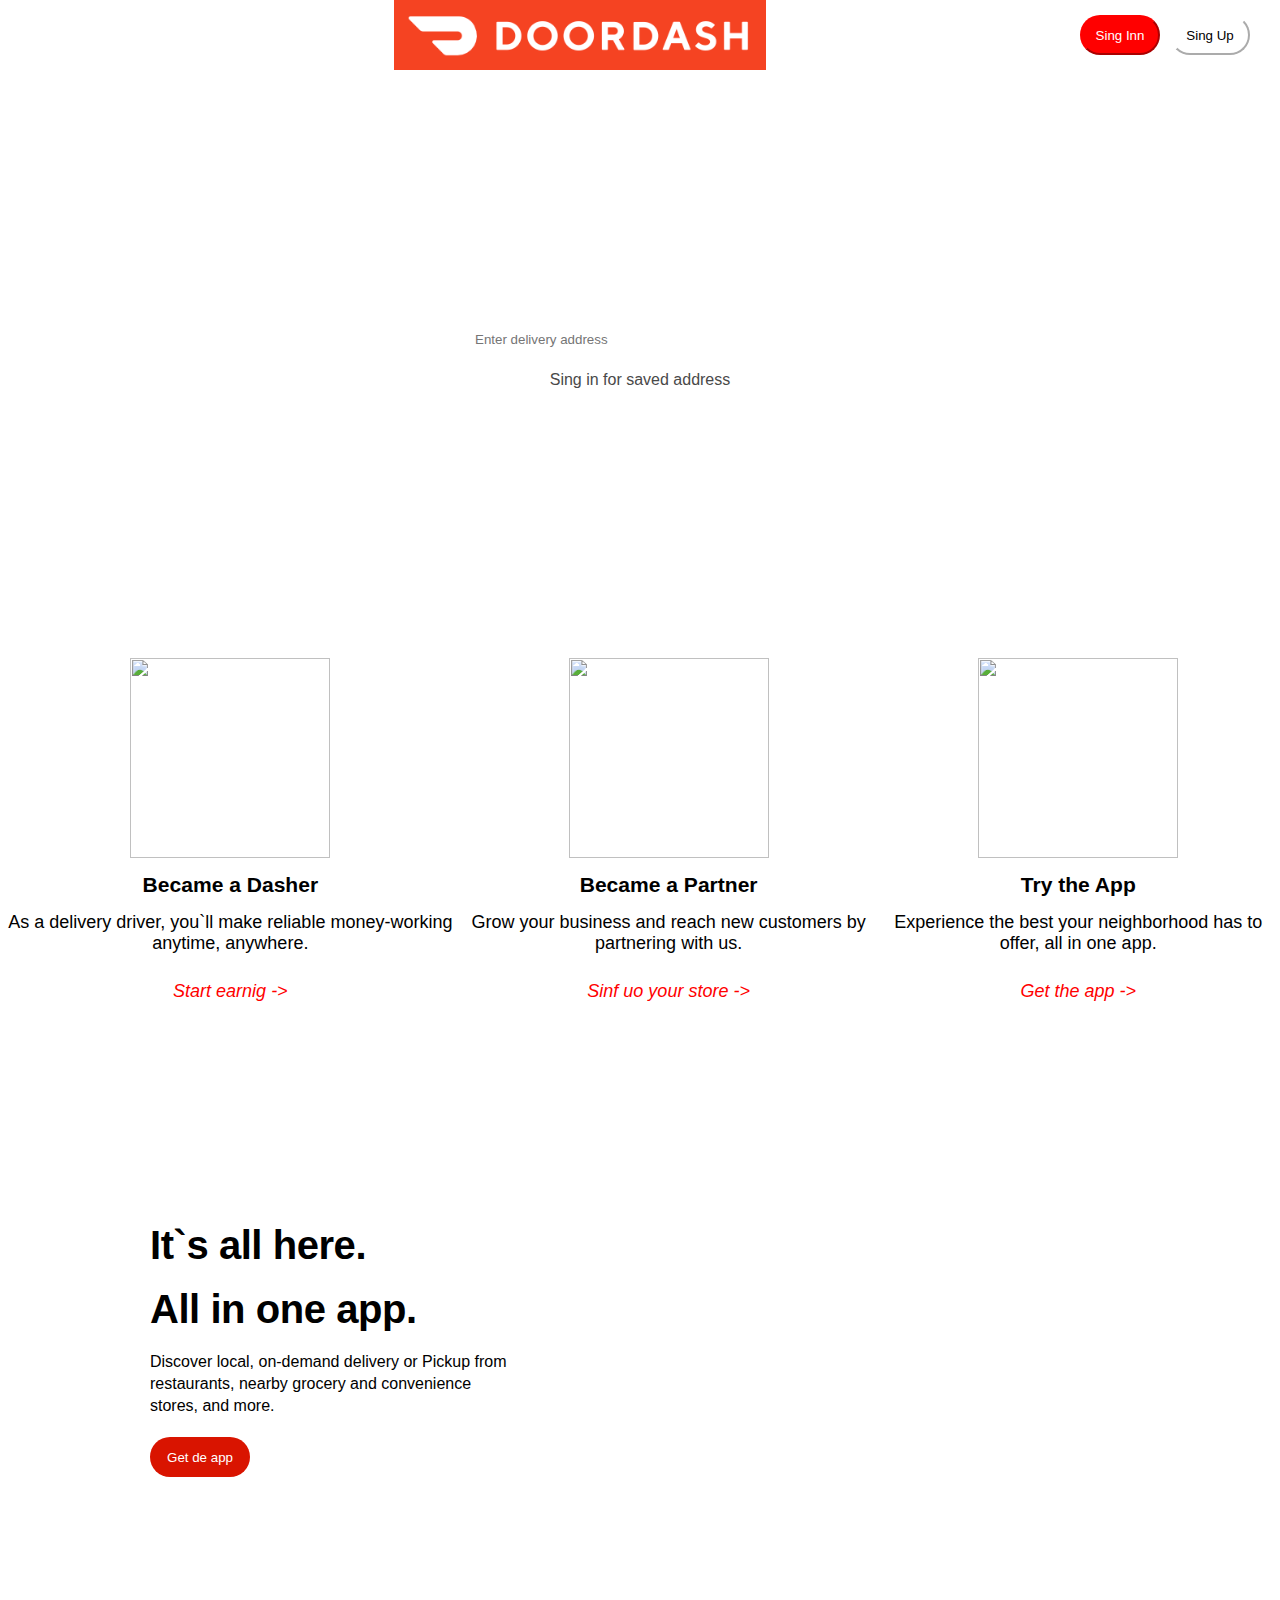
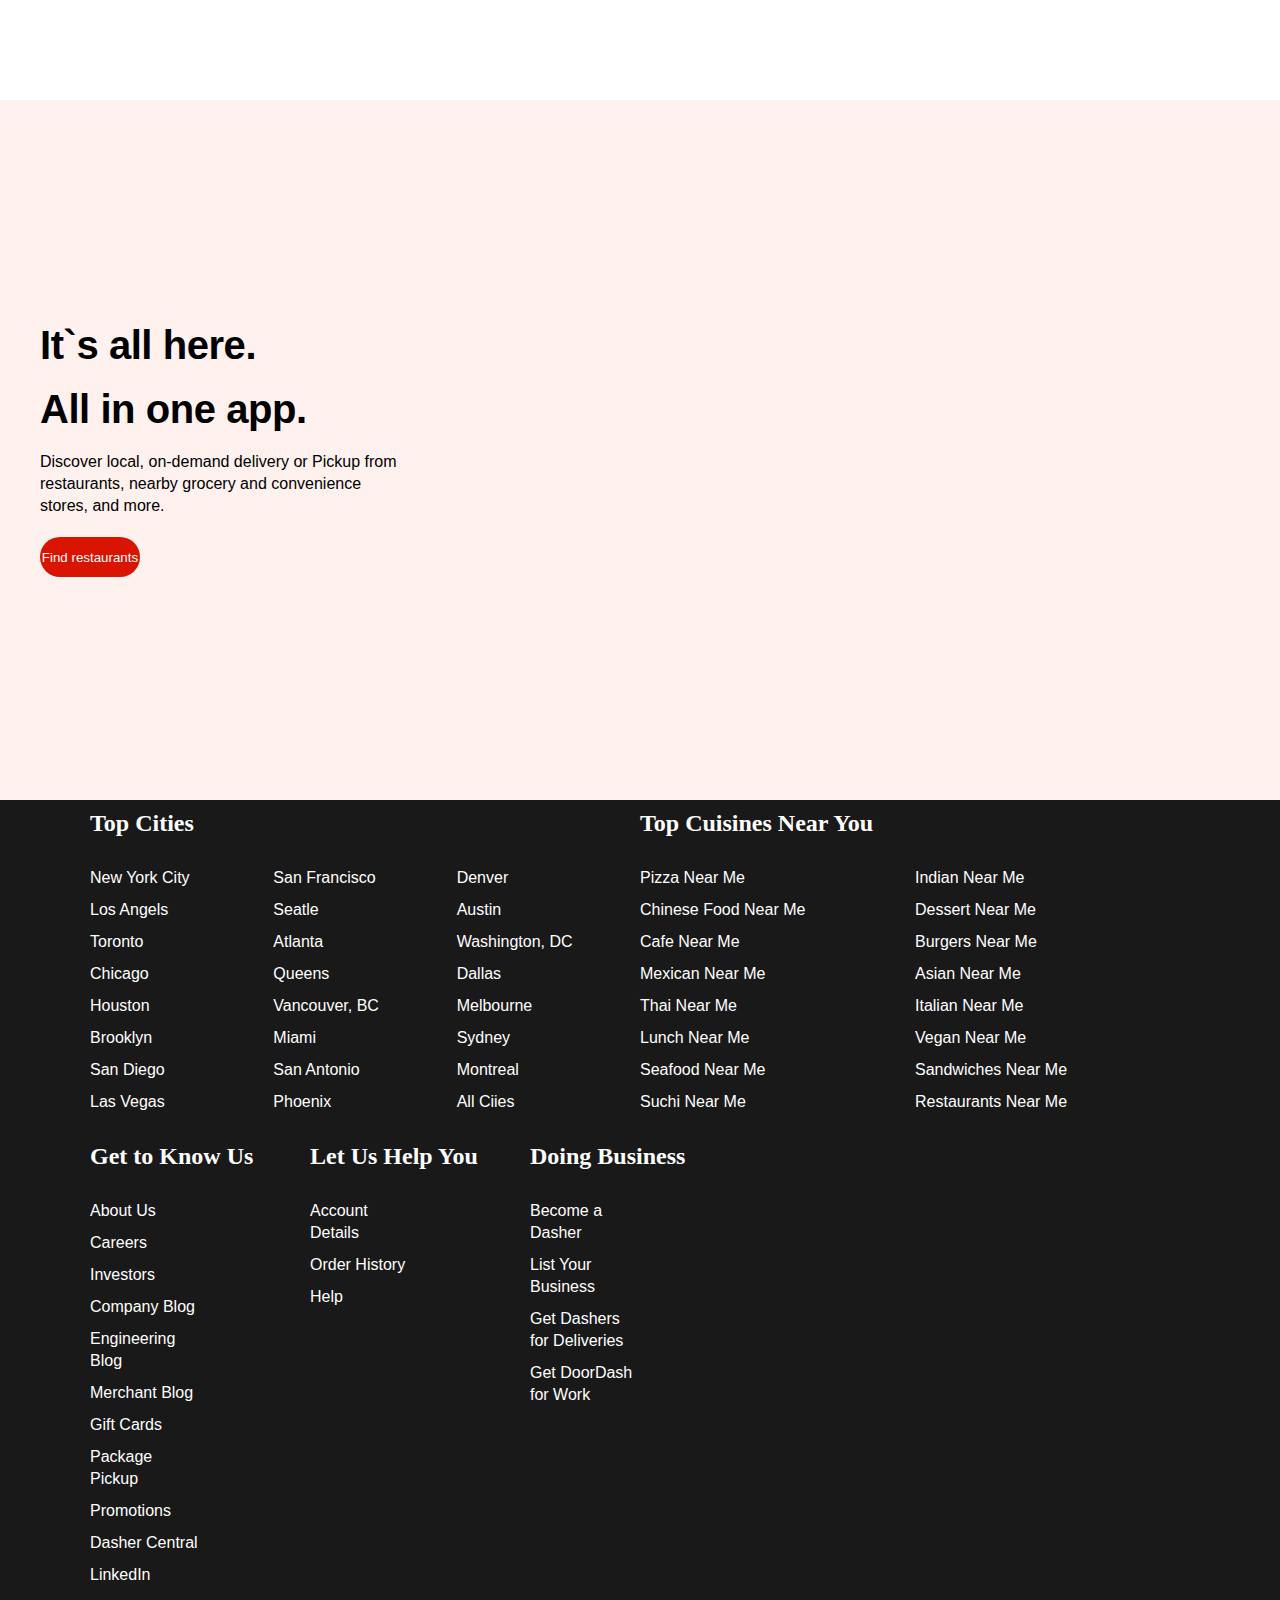
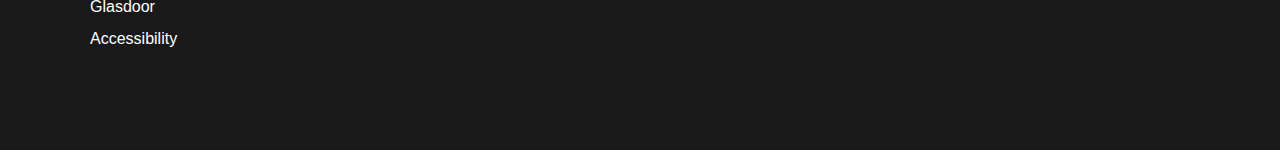
==== commit c8a19127: "Ajuste nos botoes" ====
--- a/index.html
+++ b/index.html
@@ -77,7 +77,7 @@
                 <span class="span-banner1">Discover local, on-demand delivery or Pickup from restaurants, nearby grocery
                     and
                     convenience stores, and more.</span>
-                <button class="btn-banner1">Get de app</button>
+                <button class="btn-banner1">Find restaurants</button>
             </div>
         </section>
         <section class="container-footer">
--- a/style.css
+++ b/style.css
@@ -210,8 +210,8 @@
 }
 
 .btn-banner1{
-    width: 80px;
-    height: 30px;
+    width: 100px;
+    height: 40px;
     background-color: rgb(217, 20, 0);
     box-shadow: transparent 0px 0px 0px 1px inset;
     color: rgb(255, 255, 255);
@@ -248,7 +248,7 @@
 
 .container-footer{
     width: 100%;
-    height: 900px;
+    max-height: 100%;
     background-color: rgb(25, 25, 25);
     padding-top: 10px;
     padding-left: 90px;
@@ -266,7 +266,6 @@
 
 .infos-footer{
     width: 100%;
-    height: 100vh;
     display: flex;
     justify-content: flex-start;
     align-items: start;
@@ -286,7 +285,6 @@
 
 .info-cities{
     width: 50%;
-    height: 100%;
     display: flex;
     flex-direction: column;
     justify-content: center;
@@ -320,15 +318,15 @@
  }
 
  .infos-footer2{
-    width: 100%;
-    height: 100vh;
+    width: 60%;
     display: flex;
     justify-content: flex-start;
     align-items: start;
+    padding-top: 30px;
 }
 
 .rodape-footer{
-    width: 100%;
+
 }
 
 .img-footer{
